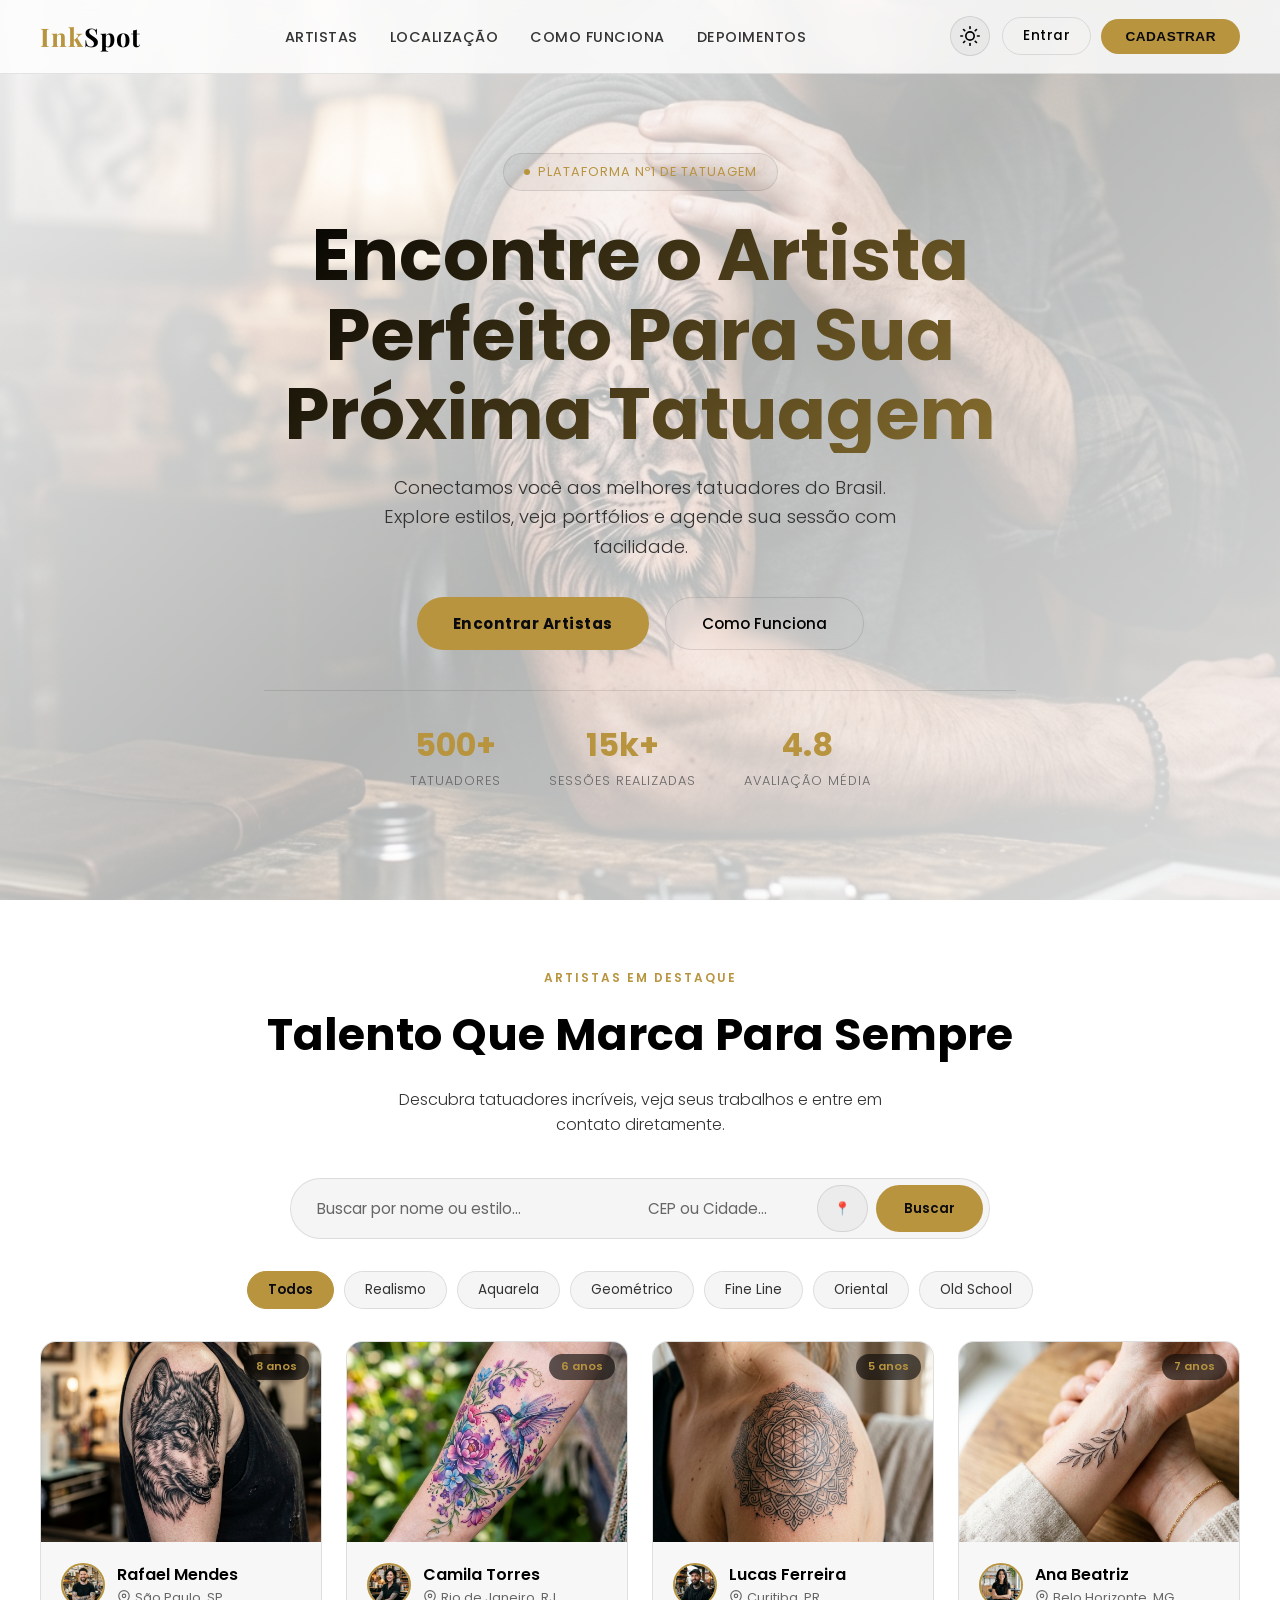
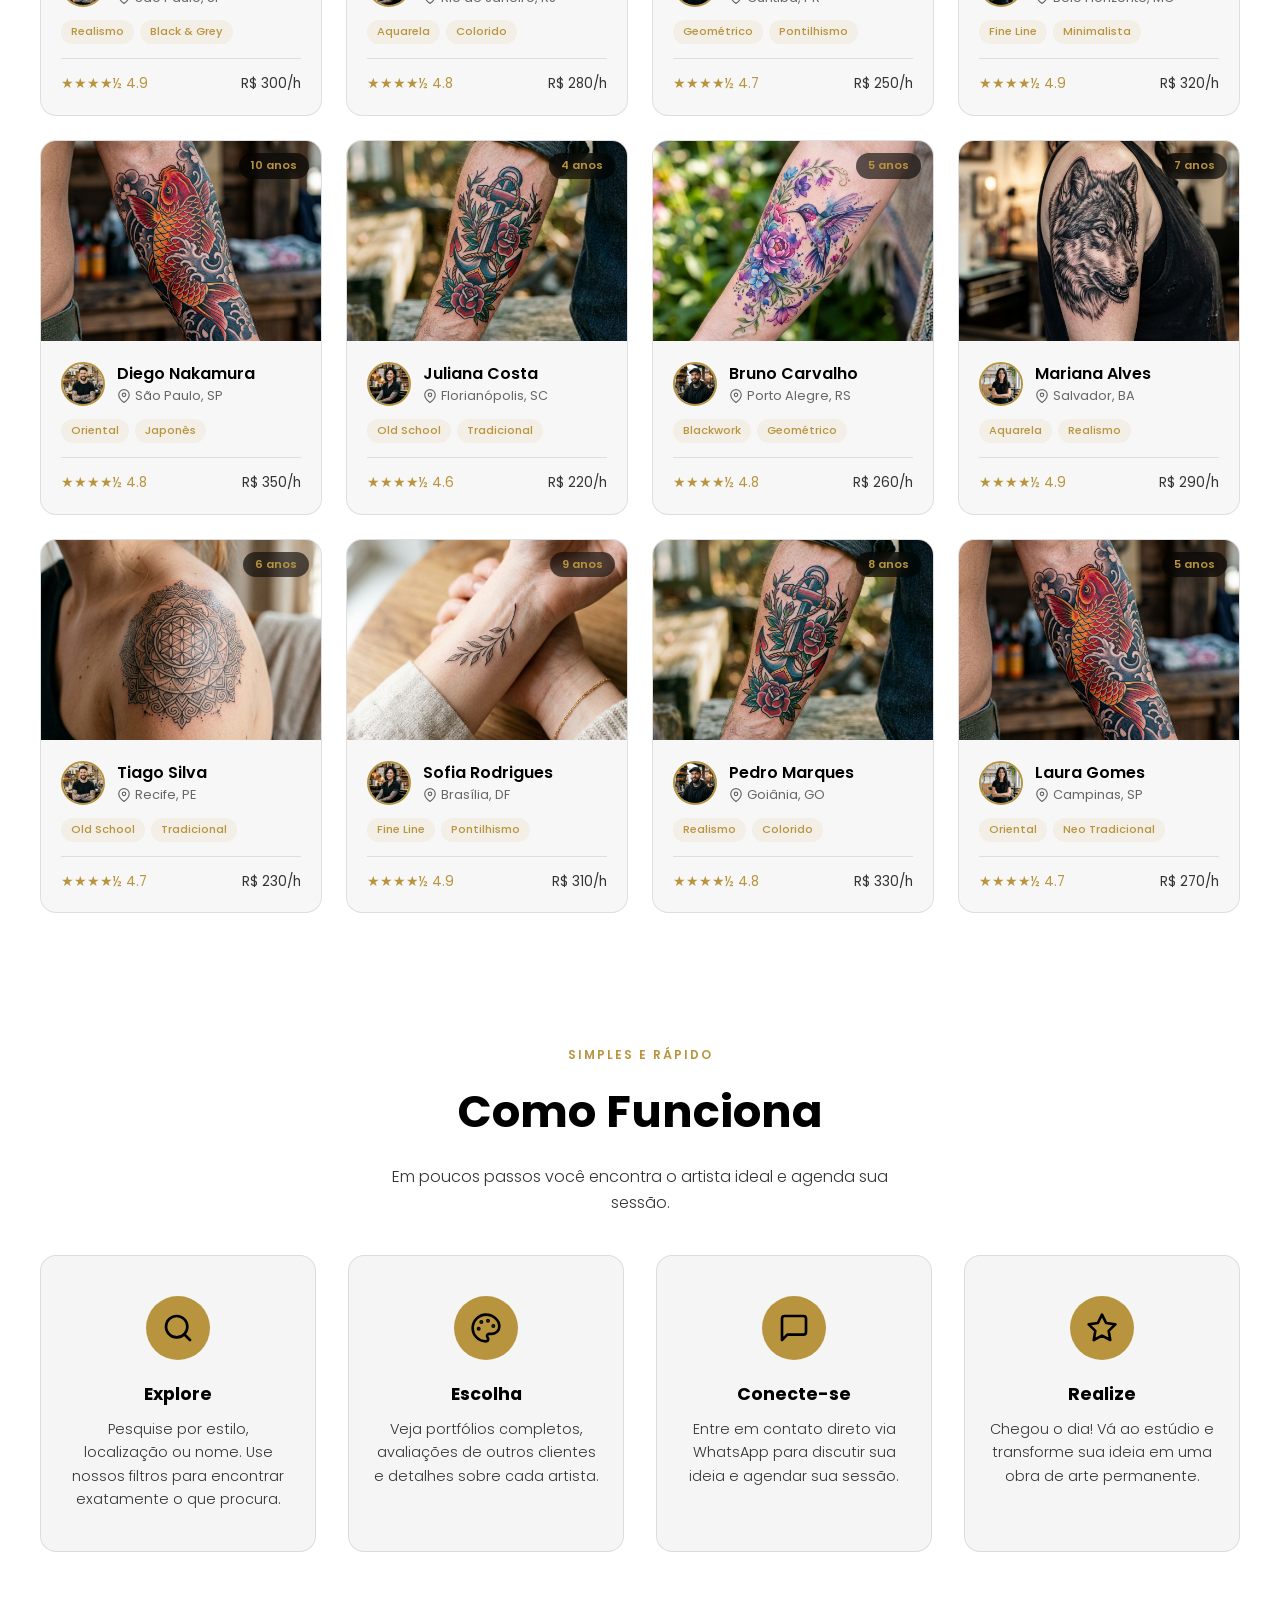
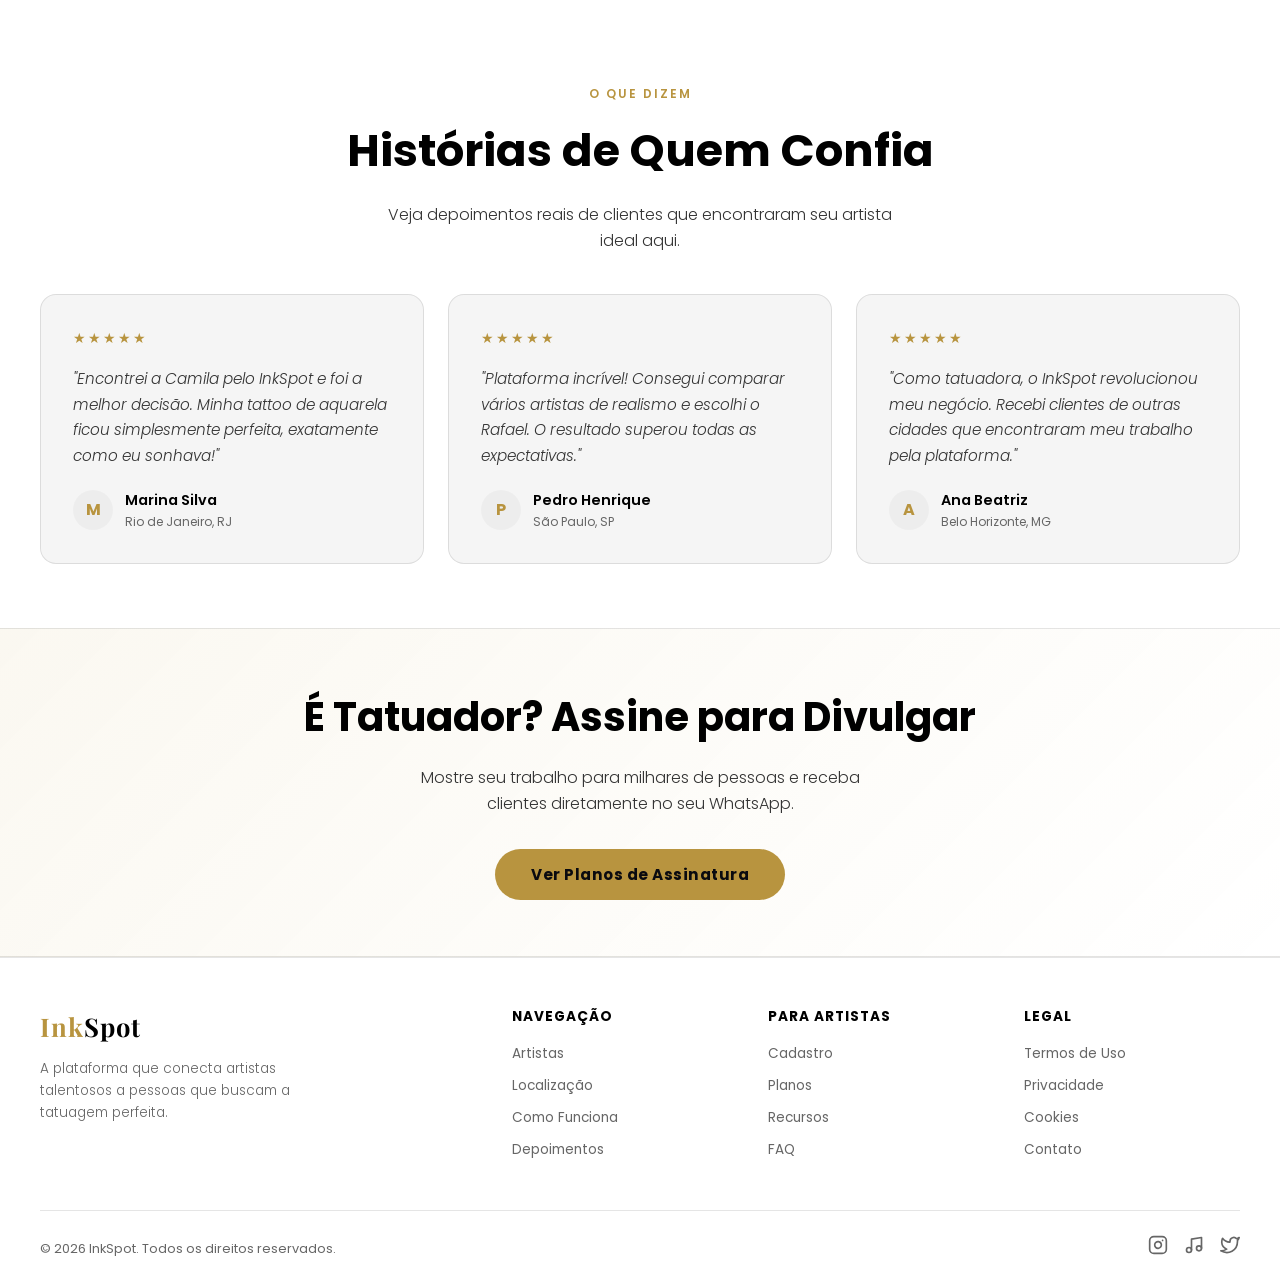
==== Cursos/218191 - PROJETO INTEGRADOR III - NEGÓCIOS DIGITAIS (MAT) 0101-03-26-1s/AppTatto/Index.html @ b2d00574 "Atualização" ====
<!DOCTYPE html>
<html lang="pt-BR">

<head>
  <meta charset="UTF-8">
  <meta name="viewport" content="width=device-width, initial-scale=1.0">
  <meta name="description"
    content="InkSpot — Encontre os melhores tatuadores da sua região. Veja portfólios, avaliações e agende sua sessão.">
  <title>InkSpot — Encontre Tatuadores Incríveis</title>
  <link rel="stylesheet" href="styles.css">
</head>

<body>

  <!-- Navbar -->
  <nav class="navbar" id="navbar">
    <a href="#" class="nav-logo">Ink<span>Spot</span></a>
    <ul class="nav-links" id="navLinks">
      <li><a href="buscar.html">Artistas</a></li>
      <li><a href="buscar.html#location">Localização</a></li>
      <li><a href="#how">Como Funciona</a></li>
      <li><a href="#testimonials">Depoimentos</a></li>
    </ul>
    <div class="nav-right">
      <button class="theme-toggle" id="themeToggle" aria-label="Alternar tema">
        <svg width="20" height="20" viewBox="0 0 24 24" fill="none" stroke="currentColor" stroke-width="2"
          stroke-linecap="round" stroke-linejoin="round" class="theme-icon">
          <path d="M21 12.79A9 9 0 1 1 11.21 3 7 7 0 0 0 21 12.79z"></path>
        </svg>
      </button>
      <div id="navAuthArea">
        <button class="nav-login-btn" onclick="openAuth('login')">Entrar</button>
        <button class="nav-cta" onclick="openAuth('register')">Cadastrar</button>
      </div>
      <button class="nav-toggle" id="navToggle" aria-label="Menu">
        <span></span><span></span><span></span>
      </button>
    </div>
  </nav>

  <!-- Hero -->
  <section class="hero" id="hero">
    <div class="hero-bg"></div>
    <div class="hero-content">
      <div class="hero-badge">Plataforma Nº1 de Tatuagem</div>
      <h1>Encontre o Artista Perfeito Para Sua Próxima Tatuagem</h1>
      <p>Conectamos você aos melhores tatuadores do Brasil. Explore estilos, veja portfólios e agende sua sessão com
        facilidade.</p>
      <div class="hero-actions">
        <button class="btn-primary" onclick="document.getElementById('artists').scrollIntoView({behavior:'smooth'})">Encontrar Artistas</button>
        <button class="btn-outline" onclick="document.getElementById('how').scrollIntoView({behavior:'smooth'})">Como
          Funciona</button>
      </div>
      <div class="hero-stats">
        <div class="hero-stat">
          <h3>500+</h3>
          <p>Tatuadores</p>
        </div>
        <div class="hero-stat">
          <h3>15k+</h3>
          <p>Sessões Realizadas</p>
        </div>
        <div class="hero-stat">
          <h3>4.8</h3>
          <p>Avaliação Média</p>
        </div>
      </div>
    </div>
  </section>

  <!-- Artists -->
  <section class="section" id="artists">
    <div class="section-header fade-in">
      <span class="section-tag">Artistas em Destaque</span>
      <h2>Talento Que Marca Para Sempre</h2>
      <p>Descubra tatuadores incríveis, veja seus trabalhos e entre em contato diretamente.</p>
    </div>
    <div class="search-bar fade-in" style="flex-direction: row; flex-wrap: wrap; gap: 8px;">
      <input type="text" id="searchInput" placeholder="Buscar por nome ou estilo..." style="flex: 2; min-width: 200px;">
      <input type="text" id="cepInput" placeholder="CEP ou Cidade..." style="flex: 1; min-width: 150px;">
      <button id="locationBtn" title="Usar localização atual" style="padding: 0 16px; background: var(--bg-glass); border: 1px solid var(--border-glass); border-radius: var(--radius-full); cursor: pointer; color: var(--text-primary); transition: var(--transition);">📍</button>
      <button id="searchBtn">Buscar</button>
    </div>
    <div class="style-filters fade-in">
      <button class="filter-btn active" data-style="all">Todos</button>
      <button class="filter-btn" data-style="realismo">Realismo</button>
      <button class="filter-btn" data-style="aquarela">Aquarela</button>
      <button class="filter-btn" data-style="geométrico">Geométrico</button>
      <button class="filter-btn" data-style="fine line">Fine Line</button>
      <button class="filter-btn" data-style="oriental">Oriental</button>
      <button class="filter-btn" data-style="old school">Old School</button>
    </div>
    <div class="artists-grid" id="artistsGrid"></div>
  </section>

  <!-- How It Works -->
  <section class="section" id="how">
    <div class="section-header fade-in">
      <span class="section-tag">Simples e Rápido</span>
      <h2>Como Funciona</h2>
      <p>Em poucos passos você encontra o artista ideal e agenda sua sessão.</p>
    </div>
    <div class="steps-grid">
      <div class="step-card fade-in">
        <div class="step-icon"><svg width="32" height="32" viewBox="0 0 24 24" fill="none" stroke="currentColor"
            stroke-width="2" stroke-linecap="round" stroke-linejoin="round">
            <circle cx="11" cy="11" r="8"></circle>
            <line x1="21" y1="21" x2="16.65" y2="16.65"></line>
          </svg></div>
        <h3>Explore</h3>
        <p>Pesquise por estilo, localização ou nome. Use nossos filtros para encontrar exatamente o que procura.</p>
      </div>
      <div class="step-card fade-in">
        <div class="step-icon"><svg width="32" height="32" viewBox="0 0 24 24" fill="none" stroke="currentColor"
            stroke-width="2" stroke-linecap="round" stroke-linejoin="round">
            <circle cx="13.5" cy="6.5" r=".5" fill="currentColor"></circle>
            <circle cx="17.5" cy="10.5" r=".5" fill="currentColor"></circle>
            <circle cx="8.5" cy="7.5" r=".5" fill="currentColor"></circle>
            <circle cx="6.5" cy="12.5" r=".5" fill="currentColor"></circle>
            <path
              d="M12 2C6.5 2 2 6.5 2 12s4.5 10 10 10c.926 0 1.648-.746 1.648-1.688 0-.437-.18-.835-.437-1.125-.29-.289-.438-.652-.438-1.125a1.64 1.64 0 0 1 1.668-1.668h1.996c3.051 0 5.555-2.503 5.555-5.554C21.965 6.012 17.461 2 12 2z">
            </path>
          </svg></div>
        <h3>Escolha</h3>
        <p>Veja portfólios completos, avaliações de outros clientes e detalhes sobre cada artista.</p>
      </div>
      <div class="step-card fade-in">
        <div class="step-icon"><svg width="32" height="32" viewBox="0 0 24 24" fill="none" stroke="currentColor"
            stroke-width="2" stroke-linecap="round" stroke-linejoin="round">
            <path d="M21 15a2 2 0 0 1-2 2H7l-4 4V5a2 2 0 0 1 2-2h14a2 2 0 0 1 2 2z"></path>
          </svg></div>
        <h3>Conecte-se</h3>
        <p>Entre em contato direto via WhatsApp para discutir sua ideia e agendar sua sessão.</p>
      </div>
      <div class="step-card fade-in">
        <div class="step-icon"><svg width="32" height="32" viewBox="0 0 24 24" fill="none" stroke="currentColor"
            stroke-width="2" stroke-linecap="round" stroke-linejoin="round">
            <polygon
              points="12 2 15.09 8.26 22 9.27 17 14.14 18.18 21.02 12 17.77 5.82 21.02 7 14.14 2 9.27 8.91 8.26 12 2">
            </polygon>
          </svg></div>
        <h3>Realize</h3>
        <p>Chegou o dia! Vá ao estúdio e transforme sua ideia em uma obra de arte permanente.</p>
      </div>
    </div>
  </section>

  <!-- Testimonials -->
  <section class="section" id="testimonials">
    <div class="section-header fade-in">
      <span class="section-tag">O Que Dizem</span>
      <h2>Histórias de Quem Confia</h2>
      <p>Veja depoimentos reais de clientes que encontraram seu artista ideal aqui.</p>
    </div>
    <div class="testimonials-grid">
      <div class="testimonial-card fade-in">
        <div class="testimonial-stars">★★★★★</div>
        <blockquote>"Encontrei a Camila pelo InkSpot e foi a melhor decisão. Minha tattoo de aquarela ficou simplesmente
          perfeita, exatamente como eu sonhava!"</blockquote>
        <div class="testimonial-author">
          <div class="testimonial-author-avatar">M</div>
          <div class="testimonial-author-info">
            <p>Marina Silva</p>
            <p>Rio de Janeiro, RJ</p>
          </div>
        </div>
      </div>
      <div class="testimonial-card fade-in">
        <div class="testimonial-stars">★★★★★</div>
        <blockquote>"Plataforma incrível! Consegui comparar vários artistas de realismo e escolhi o Rafael. O resultado
          superou todas as expectativas."</blockquote>
        <div class="testimonial-author">
          <div class="testimonial-author-avatar">P</div>
          <div class="testimonial-author-info">
            <p>Pedro Henrique</p>
            <p>São Paulo, SP</p>
          </div>
        </div>
      </div>
      <div class="testimonial-card fade-in">
        <div class="testimonial-stars">★★★★★</div>
        <blockquote>"Como tatuadora, o InkSpot revolucionou meu negócio. Recebi clientes de outras cidades que
          encontraram meu trabalho pela plataforma."</blockquote>
        <div class="testimonial-author">
          <div class="testimonial-author-avatar">A</div>
          <div class="testimonial-author-info">
            <p>Ana Beatriz</p>
            <p>Belo Horizonte, MG</p>
          </div>
        </div>
      </div>
    </div>
  </section>

  <!-- CTA -->
  <section class="cta-section fade-in">
    <h2>É Tatuador? Assine para Divulgar</h2>
    <p>Mostre seu trabalho para milhares de pessoas e receba clientes diretamente no seu WhatsApp.</p>
    <button class="btn-primary" onclick="openAuth('register')">Ver Planos de Assinatura</button>
  </section>

  <!-- Footer -->
  <footer class="footer">
    <div class="footer-grid">
      <div class="footer-brand">
        <a href="#" class="nav-logo">Ink<span>Spot</span></a>
        <p>A plataforma que conecta artistas talentosos a pessoas que buscam a tatuagem perfeita.</p>
      </div>
      <div class="footer-col">
        <h4>Navegação</h4>
        <a href="buscar.html">Artistas</a>
        <a href="buscar.html#location">Localização</a>
        <a href="#how">Como Funciona</a>
        <a href="#testimonials">Depoimentos</a>
      </div>
      <div class="footer-col">
        <h4>Para Artistas</h4>
        <a href="#">Cadastro</a>
        <a href="#">Planos</a>
        <a href="#">Recursos</a>
        <a href="#">FAQ</a>
      </div>
      <div class="footer-col">
        <h4>Legal</h4>
        <a href="#">Termos de Uso</a>
        <a href="#">Privacidade</a>
        <a href="#">Cookies</a>
        <a href="#">Contato</a>
      </div>
    </div>
    <div class="footer-bottom">
      <span>© 2026 InkSpot. Todos os direitos reservados.</span>
      <div class="footer-socials">
        <a href="#" aria-label="Instagram"><svg width="20" height="20" viewBox="0 0 24 24" fill="none"
            stroke="currentColor" stroke-width="2" stroke-linecap="round" stroke-linejoin="round">
            <rect x="2" y="2" width="20" height="20" rx="5" ry="5"></rect>
            <path d="M16 11.37A4 4 0 1 1 12.63 8 4 4 0 0 1 16 11.37z"></path>
            <line x1="17.5" y1="6.5" x2="17.51" y2="6.5"></line>
          </svg></a>
        <a href="#" aria-label="TikTok"><svg width="20" height="20" viewBox="0 0 24 24" fill="none"
            stroke="currentColor" stroke-width="2" stroke-linecap="round" stroke-linejoin="round">
            <path d="M9 18V5l12-2v13"></path>
            <circle cx="6" cy="18" r="3"></circle>
            <circle cx="18" cy="16" r="3"></circle>
          </svg></a>
        <a href="#" aria-label="Twitter"><svg width="20" height="20" viewBox="0 0 24 24" fill="none"
            stroke="currentColor" stroke-width="2" stroke-linecap="round" stroke-linejoin="round">
            <path
              d="M23 3a10.9 10.9 0 0 1-3.14 1.53 4.48 4.48 0 0 0-7.86 3v1A10.66 10.66 0 0 1 3 4s-4 9 5 13a11.64 11.64 0 0 1-7 2c9 5 20 0 20-11.5a4.5 4.5 0 0 0-.08-.83A7.72 7.72 0 0 0 23 3z">
            </path>
          </svg></a>
      </div>
    </div>
  </footer>

  <!-- Modal -->
  <div class="modal-overlay" id="modalOverlay">
    <div class="modal" id="modalContent"></div>
  </div>

  <!-- Auth Modal -->
  <div class="modal-overlay" id="authOverlay">
    <div class="auth-modal" id="authModal"></div>
  </div>

  <script src="app.js"></script>
  <script src="auth.js"></script>
</body>

</html>
---- Cursos/218191 - PROJETO INTEGRADOR III - NEGÓCIOS DIGITAIS (MAT) 0101-03-26-1s/AppTatto/styles.css ----
@import url('https://fonts.googleapis.com/css2?family=Poppins:wght@300;400;500;600;700;800;900&family=Playfair+Display:ital,wght@0,700;1,700&display=swap');

*, *::before, *::after { margin: 0; padding: 0; box-sizing: border-box; }

:root {
  --bg-primary: #ffffff;
  --bg-secondary: #f0f0f5;
  --bg-card: rgba(0,0,0,0.03);
  --bg-glass: rgba(0,0,0,0.04);
  --border-glass: rgba(0,0,0,0.1);
  --text-primary: #000000;
  --text-secondary: #333333;
  --text-muted: #666666;
  --accent: #b8943f;
  --accent-glow: rgba(184,148,63,0.25);
  --accent-2: #8a7030;
  --danger: #ff4757;
  --success: #2ed573;
  --radius: 16px;
  --radius-sm: 10px;
  --radius-full: 999px;
  --shadow: 0 8px 32px rgba(0,0,0,0.1);
  --transition: 0.3s cubic-bezier(0.4, 0, 0.2, 1);
  --nav-bg: rgba(255,255,255,0.8);
  --nav-bg-scroll: rgba(255,255,255,0.95);
  --hero-overlay: linear-gradient(135deg, rgba(255,255,255,0.92) 0%, rgba(255,255,255,0.7) 50%, rgba(255,255,255,0.85) 100%);
  --gallery-overlay: rgba(255,255,255,0.9);
  --mobile-nav-bg: rgba(255,255,255,0.98);
  --card-hover-shadow: 0 12px 40px rgba(0,0,0,0.15);
  --modal-overlay-bg: rgba(0,0,0,0.5);
}

[data-theme="dark"] {
  --bg-primary: #0a0a0f;
  --bg-secondary: #12121a;
  --bg-card: rgba(255,255,255,0.04);
  --bg-glass: rgba(255,255,255,0.06);
  --border-glass: rgba(255,255,255,0.08);
  --text-primary: #f0f0f5;
  --text-secondary: #8a8a9a;
  --text-muted: #55556a;
  --accent: #c9a84c;
  --accent-glow: rgba(201,168,76,0.3);
  --accent-2: #e8d5a0;
  --shadow: 0 8px 32px rgba(0,0,0,0.4);
  --nav-bg: rgba(10,10,15,0.7);
  --nav-bg-scroll: rgba(10,10,15,0.95);
  --hero-overlay: linear-gradient(135deg, rgba(10,10,15,0.92) 0%, rgba(10,10,15,0.7) 50%, rgba(10,10,15,0.85) 100%);
  --gallery-overlay: rgba(10,10,15,0.9);
  --mobile-nav-bg: rgba(10,10,15,0.98);
  --card-hover-shadow: 0 12px 40px rgba(0,0,0,0.5);
  --modal-overlay-bg: rgba(0,0,0,0.8);
}

html { scroll-behavior: smooth; }

body {
  font-family: 'Poppins', sans-serif;
  background: var(--bg-primary);
  color: var(--text-primary);
  line-height: 1.6;
  overflow-x: hidden;
  min-height: 100vh;
}

/* ── Scrollbar ── */
::-webkit-scrollbar { width: 6px; }
::-webkit-scrollbar-track { background: transparent; }
::-webkit-scrollbar-thumb { background: var(--accent); border-radius: 3px; }

/* ── Navigation ── */
.navbar {
  position: fixed; top: 0; left: 0; right: 0; z-index: 1000;
  display: flex; align-items: center; justify-content: space-between;
  padding: 16px 40px;
  background: var(--nav-bg);
  backdrop-filter: blur(20px); -webkit-backdrop-filter: blur(20px);
  border-bottom: 1px solid var(--border-glass);
  transition: var(--transition);
}
.navbar.scrolled { background: var(--nav-bg-scroll); padding: 10px 40px; }
.nav-logo {
  font-family: 'Playfair Display', serif;
  font-size: 1.6rem; font-weight: 700; color: var(--accent);
  text-decoration: none; letter-spacing: 1px;
}
.nav-logo span { color: var(--text-primary); }
.nav-links { display: flex; gap: 32px; list-style: none; }
.nav-links a {
  color: var(--text-secondary); text-decoration: none; font-weight: 500;
  font-size: 0.9rem; letter-spacing: 0.5px; text-transform: uppercase;
  transition: var(--transition); position: relative;
}
.nav-links a::after {
  content: ''; position: absolute; bottom: -4px; left: 0; width: 0; height: 2px;
  background: var(--accent); transition: var(--transition);
}
.nav-links a:hover { color: var(--accent); }
.nav-links a:hover::after { width: 100%; }
.nav-cta {
  background: linear-gradient(135deg, var(--accent), #b8943f);
  color: #0a0a0f; border: none; padding: 10px 24px;
  border-radius: var(--radius-full); font-weight: 600; font-size: 0.85rem;
  cursor: pointer; letter-spacing: 0.5px; text-transform: uppercase;
  transition: var(--transition);
}
.nav-cta:hover { transform: translateY(-2px); box-shadow: 0 4px 20px var(--accent-glow); }
.nav-right { display: flex; align-items: center; gap: 12px; }
.theme-toggle {
  background: var(--bg-glass); border: 1px solid var(--border-glass);
  width: 40px; height: 40px; border-radius: 50%; cursor: pointer;
  display: flex; align-items: center; justify-content: center;
  font-size: 1.1rem; transition: var(--transition); color: var(--text-primary);
}
.theme-toggle:hover { border-color: var(--accent); background: var(--accent-glow); }
.nav-toggle { display: none; flex-direction: column; gap: 5px; cursor: pointer; background: none; border: none; padding: 4px; }
.nav-toggle span { width: 24px; height: 2px; background: var(--text-primary); transition: var(--transition); display: block; }
.nav-toggle.active span:nth-child(1) { transform: rotate(45deg) translate(5px, 5px); }
.nav-toggle.active span:nth-child(2) { opacity: 0; }
.nav-toggle.active span:nth-child(3) { transform: rotate(-45deg) translate(5px, -5px); }

/* ── Hero ── */
.hero {
  position: relative; min-height: 100vh;
  display: flex; align-items: center; justify-content: center;
  overflow: hidden; padding-top: 80px;
}
.hero-bg {
  position: absolute; inset: 0;
  background: url('assets/images/hero-bg.png') center/cover no-repeat;
}
.hero-bg::after {
  content: ''; position: absolute; inset: 0;
  background: var(--hero-overlay);
}
.hero-content {
  position: relative; z-index: 2; text-align: center;
  max-width: 800px; padding: 0 24px;
  animation: fadeUp 1s ease-out;
}
.hero-badge {
  display: inline-flex; align-items: center; gap: 8px;
  background: var(--bg-glass); border: 1px solid var(--border-glass);
  padding: 8px 20px; border-radius: var(--radius-full);
  font-size: 0.8rem; color: var(--accent); letter-spacing: 1px;
  text-transform: uppercase; margin-bottom: 24px;
}
.hero-badge::before { content: ''; width: 6px; height: 6px; background: var(--accent); border-radius: 50%; animation: pulse 2s infinite; }
.hero h1 {
  font-family: 'Poppins', sans-serif;
  font-size: clamp(2.5rem, 6vw, 4.5rem);
  line-height: 1.1; margin-bottom: 20px;
  background: linear-gradient(135deg, var(--text-primary), var(--accent-2));
  -webkit-background-clip: text; -webkit-text-fill-color: transparent;
  background-clip: text;
}
.hero p { color: var(--text-secondary); font-size: 1.15rem; max-width: 560px; margin: 0 auto 36px; font-weight: 300; }
.hero-actions { display: flex; gap: 16px; justify-content: center; flex-wrap: wrap; }
.btn-primary {
  background: linear-gradient(135deg, var(--accent), #b8943f);
  color: #0a0a0f; border: none; padding: 14px 36px;
  border-radius: var(--radius-full); font-weight: 700; font-size: 0.95rem;
  cursor: pointer; letter-spacing: 0.5px; transition: var(--transition);
  font-family: 'Poppins', sans-serif;
}
.btn-primary:hover { transform: translateY(-3px); box-shadow: 0 8px 30px var(--accent-glow); }
.btn-outline {
  background: transparent; color: var(--text-primary);
  border: 1px solid var(--border-glass); padding: 14px 36px;
  border-radius: var(--radius-full); font-weight: 500; font-size: 0.95rem;
  cursor: pointer; transition: var(--transition); backdrop-filter: blur(10px);
  font-family: 'Poppins', sans-serif;
}
.btn-outline:hover { border-color: var(--accent); color: var(--accent); transform: translateY(-3px); }
.hero-stats {
  display: flex; justify-content: center; gap: 48px; margin-top: 40px;
  padding-top: 28px; border-top: 1px solid var(--border-glass);
}
.hero-stat h3 { font-size: 2rem; color: var(--accent); font-weight: 700; }
.hero-stat p { font-size: 0.8rem; color: var(--text-muted); text-transform: uppercase; letter-spacing: 1px; }

/* ── Section Layout ── */
.section { padding: 64px 40px; max-width: 1280px; margin: 0 auto; }
.section-header { text-align: center; margin-bottom: 40px; }
.section-tag {
  display: inline-block; font-size: 0.75rem; text-transform: uppercase;
  letter-spacing: 2px; color: var(--accent); margin-bottom: 12px; font-weight: 600;
}
.section-header h2 {
  font-family: 'Poppins', sans-serif; font-size: clamp(1.8rem, 4vw, 2.8rem);
  margin-bottom: 16px;
}
.section-header p { color: var(--text-secondary); max-width: 520px; margin: 0 auto; font-weight: 300; }

/* ── Search Bar ── */
.search-bar {
  display: flex; gap: 12px; max-width: 700px; margin: 0 auto 32px;
  background: var(--bg-glass); border: 1px solid var(--border-glass);
  border-radius: var(--radius-full); padding: 6px;
  backdrop-filter: blur(10px);
}
.search-bar input {
  flex: 1; background: transparent; border: none; outline: none;
  color: var(--text-primary); padding: 12px 20px; font-size: 0.95rem;
  font-family: 'Poppins', sans-serif;
}
.search-bar input::placeholder { color: var(--text-muted); }
.search-bar button {
  background: linear-gradient(135deg, var(--accent), #b8943f);
  color: #0a0a0f; border: none; padding: 12px 28px;
  border-radius: var(--radius-full); font-weight: 600; cursor: pointer;
  transition: var(--transition); font-family: 'Poppins', sans-serif;
}
.search-bar button:hover { box-shadow: 0 4px 20px var(--accent-glow); }

/* ── Style Filters ── */
.style-filters {
  display: flex; gap: 10px; justify-content: center; flex-wrap: wrap; margin-bottom: 32px;
}
.filter-btn {
  background: var(--bg-glass); border: 1px solid var(--border-glass);
  color: var(--text-secondary); padding: 8px 20px;
  border-radius: var(--radius-full); font-size: 0.85rem; cursor: pointer;
  transition: var(--transition); font-family: 'Poppins', sans-serif;
}
.filter-btn:hover, .filter-btn.active {
  background: var(--accent); color: #0a0a0f; border-color: var(--accent); font-weight: 600;
}

/* ── Artist Cards ── */
.artists-grid {
  display: grid;
  grid-template-columns: repeat(auto-fill, minmax(280px, 1fr));
  gap: 24px;
}
.artist-card {
  background: var(--bg-card);
  border: 1px solid var(--border-glass);
  border-radius: var(--radius);
  overflow: hidden; cursor: pointer;
  transition: var(--transition);
}
.artist-card:hover {
  transform: translateY(-8px);
  border-color: rgba(201,168,76,0.3);
  box-shadow: var(--card-hover-shadow);
}
.artist-card-img {
  position: relative; width: 100%; height: 200px; overflow: hidden;
}
.artist-card-img img { width: 100%; height: 100%; object-fit: cover; transition: var(--transition); }
.artist-card:hover .artist-card-img img { transform: scale(1.05); }
.artist-badge-overlay {
  position: absolute; top: 12px; right: 12px;
  background: rgba(0,0,0,0.6); backdrop-filter: blur(8px);
  padding: 4px 12px; border-radius: var(--radius-full);
  font-size: 0.7rem; color: var(--accent); font-weight: 600;
}
.artist-card-body { padding: 20px; }
.artist-card-header { display: flex; align-items: center; gap: 12px; margin-bottom: 12px; }
.artist-avatar {
  width: 44px; height: 44px; border-radius: 50%; object-fit: cover;
  border: 2px solid var(--accent);
}
.artist-card-name h3 { font-size: 1rem; font-weight: 600; }
.artist-card-name p { font-size: 0.8rem; color: var(--text-muted); }
.artist-card-tags { display: flex; gap: 6px; flex-wrap: wrap; margin-bottom: 14px; }
.tag {
  background: rgba(201,168,76,0.1); color: var(--accent);
  padding: 3px 10px; border-radius: var(--radius-full);
  font-size: 0.7rem; font-weight: 500;
}
.artist-card-footer {
  display: flex; justify-content: space-between; align-items: center;
  padding-top: 14px; border-top: 1px solid var(--border-glass);
}
.artist-rating { display: flex; align-items: center; gap: 4px; font-size: 0.85rem; color: var(--accent); }
.artist-price { font-size: 0.85rem; color: var(--text-secondary); }

/* ── Location Search ── */
.location-search {
  max-width: 800px; margin: 0 auto 48px;
  background: var(--bg-glass); border: 1px solid var(--border-glass);
  border-radius: var(--radius); padding: 24px;
  backdrop-filter: blur(10px);
}
.location-selects {
  display: flex; gap: 16px; align-items: flex-end; flex-wrap: wrap;
}
.location-field {
  flex: 1; min-width: 200px; display: flex; flex-direction: column; gap: 8px;
}
.location-field label {
  font-size: 0.85rem; color: var(--text-secondary); text-transform: uppercase; letter-spacing: 1px; font-weight: 500;
}
.location-field select {
  width: 100%; padding: 14px 20px; background: var(--bg-card);
  border: 1px solid var(--border-glass); border-radius: var(--radius-sm);
  color: var(--text-primary); font-family: 'Poppins', sans-serif;
  font-size: 0.95rem; outline: none; appearance: none;
  cursor: pointer; transition: var(--transition);
  background-image: url("data:image/svg+xml;charset=UTF-8,%3csvg xmlns='http://www.w3.org/2000/svg' viewBox='0 0 24 24' fill='none' stroke='currentColor' stroke-width='2' stroke-linecap='round' stroke-linejoin='round'%3e%3cpolyline points='6 9 12 15 18 9'%3e%3c/polyline%3e%3c/svg%3e");
  background-repeat: no-repeat; background-position: right 1rem center; background-size: 1em;
}
.location-field select:focus { border-color: var(--accent); }
.location-field select:disabled { opacity: 0.5; cursor: not-allowed; }
.location-field select option { background: var(--bg-secondary); color: var(--text-primary); }

.location-search-btn {
  padding: 14px 32px; height: 50px; white-space: nowrap; font-size: 0.95rem;
}

.popular-cities {
  margin-bottom: 48px;
}
.popular-cities-title {
  font-size: 1.1rem; color: var(--accent); margin-bottom: 16px; font-weight: 600; text-align: center;
}
.popular-cities-grid {
  display: flex; gap: 12px; justify-content: center; flex-wrap: wrap;
}
.popular-city-card {
  background: var(--bg-glass); border: 1px solid var(--border-glass);
  padding: 12px 24px; border-radius: var(--radius-full);
  cursor: pointer; transition: var(--transition);
  display: flex; align-items: center; gap: 8px;
}
.popular-city-card:hover {
  border-color: var(--accent); background: var(--accent-glow); transform: translateY(-2px);
}
.popular-city-card h4 { font-size: 0.9rem; font-weight: 500; }
.popular-city-card span { font-size: 0.75rem; color: var(--text-muted); background: var(--bg-card); padding: 2px 8px; border-radius: var(--radius-full); }

.location-results {
  display: none;
}
.location-results.active {
  display: block;
}

/* ── How It Works ── */
.steps-grid { display: grid; grid-template-columns: repeat(auto-fit, minmax(240px, 1fr)); gap: 32px; }
.step-card {
  text-align: center; padding: 40px 24px;
  background: var(--bg-glass); border: 1px solid var(--border-glass);
  border-radius: var(--radius); transition: var(--transition);
}
.step-card:hover { border-color: rgba(201,168,76,0.3); transform: translateY(-4px); }
.step-icon {
  width: 64px; height: 64px; margin: 0 auto 20px;
  background: linear-gradient(135deg, var(--accent), #b8943f);
  border-radius: 50%; display: flex; align-items: center; justify-content: center;
  font-size: 1.5rem;
}
.step-card h3 { margin-bottom: 10px; font-size: 1.1rem; }
.step-card p { color: var(--text-secondary); font-size: 0.9rem; font-weight: 300; }

/* ── Testimonials ── */
.testimonials-grid { display: grid; grid-template-columns: repeat(auto-fit, minmax(300px, 1fr)); gap: 24px; }
.testimonial-card {
  background: var(--bg-glass); border: 1px solid var(--border-glass);
  border-radius: var(--radius); padding: 32px;
  transition: var(--transition);
}
.testimonial-card:hover { border-color: rgba(201,168,76,0.2); }
.testimonial-stars { color: var(--accent); font-size: 0.9rem; margin-bottom: 16px; letter-spacing: 2px; }
.testimonial-card blockquote { font-size: 0.95rem; color: var(--text-secondary); font-style: italic; margin-bottom: 20px; font-weight: 300; line-height: 1.7; }
.testimonial-author { display: flex; align-items: center; gap: 12px; }
.testimonial-author-avatar { width: 40px; height: 40px; border-radius: 50%; background: var(--bg-card); display: flex; align-items: center; justify-content: center; font-weight: 700; color: var(--accent); font-size: 1rem; }
.testimonial-author-info p:first-child { font-weight: 600; font-size: 0.9rem; }
.testimonial-author-info p:last-child { font-size: 0.75rem; color: var(--text-muted); }

/* ── CTA Section ── */
.cta-section {
  text-align: center; padding: 56px 40px;
  background: linear-gradient(135deg, rgba(201,168,76,0.08) 0%, transparent 100%);
  border-top: 1px solid var(--border-glass); border-bottom: 1px solid var(--border-glass);
}
.cta-section h2 { font-family: 'Poppins', sans-serif; font-size: clamp(1.8rem, 4vw, 2.5rem); margin-bottom: 16px; }
.cta-section p { color: var(--text-secondary); max-width: 480px; margin: 0 auto 32px; font-weight: 300; }

/* ── Plans ── */
.plans-grid { display: grid; grid-template-columns: repeat(3, 1fr); gap: 24px; margin-top: 40px; }
.plan-card {
  background: var(--bg-card); border: 1px solid var(--border-glass);
  border-radius: var(--radius); padding: 32px 24px;
  display: flex; flex-direction: column; gap: 16px; position: relative;
  transition: var(--transition);
}
.plan-card:hover { transform: translateY(-4px); border-color: var(--accent); box-shadow: var(--shadow); }
.plan-card.featured {
  background: linear-gradient(180deg, rgba(201,168,76,0.05) 0%, var(--bg-card) 100%);
  border-color: var(--accent);
}
.plan-badge {
  position: absolute; top: -12px; left: 50%; transform: translateX(-50%);
  background: var(--accent); color: #0a0a0f; font-size: 0.75rem; font-weight: 700;
  padding: 4px 12px; border-radius: var(--radius-full); text-transform: uppercase; letter-spacing: 0.5px;
}
.plan-card h3 { font-size: 1.4rem; color: var(--text-primary); text-align: center; }
.plan-price { font-size: 2.2rem; font-weight: 700; color: var(--accent); text-align: center; font-family: 'Poppins', sans-serif; }
.plan-price span { font-size: 0.9rem; color: var(--text-muted); font-weight: 400; font-family: 'Poppins', sans-serif; }
.plan-features { list-style: none; margin: 16px 0; padding: 0; display: flex; flex-direction: column; gap: 12px; }
.plan-features li { display: flex; align-items: center; gap: 8px; font-size: 0.9rem; color: var(--text-secondary); }
.plan-features li::before { content: '✓'; color: var(--success); font-weight: 700; }

/* ── Footer ── */
.footer {
  padding: 48px 40px 24px; border-top: 1px solid var(--border-glass);
  max-width: 1280px; margin: 0 auto;
}
.footer-grid { display: grid; grid-template-columns: 2fr 1fr 1fr 1fr; gap: 40px; margin-bottom: 40px; }
.footer-brand .nav-logo { display: inline-block; margin-bottom: 12px; }
.footer-brand p { color: var(--text-muted); font-size: 0.85rem; max-width: 280px; font-weight: 300; }
.footer-col h4 { color: var(--text-primary); font-size: 0.85rem; text-transform: uppercase; letter-spacing: 1px; margin-bottom: 16px; }
.footer-col a { display: block; color: var(--text-muted); text-decoration: none; font-size: 0.85rem; margin-bottom: 10px; transition: var(--transition); }
.footer-col a:hover { color: var(--accent); }
.footer-bottom {
  padding-top: 24px; border-top: 1px solid var(--border-glass);
  display: flex; justify-content: space-between; align-items: center;
  font-size: 0.8rem; color: var(--text-muted);
}
.footer-socials { display: flex; gap: 16px; }
.footer-socials a { color: var(--text-muted); text-decoration: none; font-size: 1.1rem; transition: var(--transition); }
.footer-socials a:hover { color: var(--accent); }

/* ── Modal ── */
.modal-overlay {
  position: fixed; inset: 0; z-index: 2000;
  background: var(--modal-overlay-bg); backdrop-filter: blur(8px);
  display: none; align-items: center; justify-content: center;
  padding: 24px;
}
.modal-overlay.active { display: flex; }
.modal {
  background: var(--bg-secondary); border: 1px solid var(--border-glass);
  border-radius: var(--radius); max-width: 800px; width: 100%;
  max-height: 90vh; overflow-y: auto; position: relative;
  animation: modalIn 0.3s ease-out;
}
.modal-close {
  position: absolute; top: 16px; right: 16px; z-index: 10;
  background: rgba(0,0,0,0.5); border: none; color: var(--text-primary);
  width: 36px; height: 36px; border-radius: 50%; cursor: pointer;
  font-size: 1.2rem; display: flex; align-items: center; justify-content: center;
  transition: var(--transition);
}
.modal-close:hover { background: var(--danger); }
.modal-hero { position: relative; height: 280px; overflow: hidden; }
.modal-hero img { width: 100%; height: 100%; object-fit: cover; }
.modal-hero-gradient {
  position: absolute; bottom: 0; left: 0; right: 0; height: 120px;
  background: linear-gradient(to top, var(--bg-secondary), transparent);
}
.modal-body { padding: 0 32px 32px; margin-top: -40px; position: relative; z-index: 2; }
.modal-artist-info { display: flex; align-items: flex-end; gap: 16px; margin-bottom: 24px; }
.modal-avatar { width: 72px; height: 72px; border-radius: 50%; object-fit: cover; border: 3px solid var(--accent); }
.modal-artist-info h2 { font-size: 1.5rem; }
.modal-artist-info .modal-location { font-size: 0.85rem; color: var(--text-muted); }
.modal-stats { display: flex; gap: 24px; margin-bottom: 24px; }
.modal-stat {
  background: var(--bg-glass); border: 1px solid var(--border-glass);
  padding: 12px 20px; border-radius: var(--radius-sm); text-align: center;
  flex: 1;
}
.modal-stat h4 { font-size: 1.2rem; color: var(--accent); }
.modal-stat p { font-size: 0.75rem; color: var(--text-muted); text-transform: uppercase; }
.modal-section { margin-bottom: 24px; }
.modal-section h3 { font-size: 1rem; margin-bottom: 12px; color: var(--accent); }
.modal-section p { color: var(--text-secondary); font-size: 0.9rem; font-weight: 300; line-height: 1.7; }
.modal-gallery { display: grid; grid-template-columns: repeat(3, 1fr); gap: 8px; }
.modal-gallery img { width: 100%; aspect-ratio: 1; object-fit: cover; border-radius: var(--radius-sm); }
.modal-contact-btn {
  width: 100%; padding: 14px;
  background: linear-gradient(135deg, var(--accent), #b8943f);
  color: #0a0a0f; border: none; border-radius: var(--radius-full);
  font-weight: 700; font-size: 1rem; cursor: pointer;
  transition: var(--transition); font-family: 'Poppins', sans-serif;
}
.modal-contact-btn:hover { box-shadow: 0 8px 30px var(--accent-glow); transform: translateY(-2px); }

/* ── Animations ── */
@keyframes fadeUp { from { opacity: 0; transform: translateY(30px); } to { opacity: 1; transform: translateY(0); } }
@keyframes pulse { 0%, 100% { opacity: 1; } 50% { opacity: 0.4; } }
@keyframes modalIn { from { opacity: 0; transform: scale(0.95); } to { opacity: 1; transform: scale(1); } }

.fade-in { opacity: 0; transform: translateY(24px); transition: opacity 0.6s ease, transform 0.6s ease; }
.fade-in.visible { opacity: 1; transform: translateY(0); }

/* ── Responsive ── */
@media (max-width: 1024px) {
  .section { padding: 56px 28px; }
  .steps-grid { grid-template-columns: repeat(2, 1fr); }
  .footer-grid { grid-template-columns: 2fr 1fr 1fr; }
  .hero-stats { gap: 32px; }
  .modal-stats { gap: 12px; flex-wrap: wrap; }
  .modal-stat { min-width: calc(50% - 8px); }
}

@media (max-width: 768px) {
  .navbar { padding: 12px 20px; }
  .nav-links {
    display: none; position: fixed; top: 0; left: 0; right: 0; bottom: 0;
    background: var(--mobile-nav-bg); flex-direction: column;
    align-items: center; justify-content: center; gap: 28px; z-index: 999;
  }
  .nav-links.open { display: flex; }
  .nav-links a { font-size: 1.2rem; }
  .nav-cta { display: none; }
  .nav-toggle { display: flex; z-index: 1001; }
  .section { padding: 48px 20px; }
  .section-header { margin-bottom: 28px; }
  .hero-content { padding: 0 16px; }
  .hero p { font-size: 1rem; }
  .hero-stats { gap: 20px; flex-wrap: wrap; justify-content: center; }
  .hero-stat { min-width: 80px; }
  .hero-stat h3 { font-size: 1.5rem; }
  .hero-stat p { font-size: 0.7rem; }
  .artists-grid { grid-template-columns: repeat(auto-fill, minmax(240px, 1fr)); gap: 16px; }
  .steps-grid { grid-template-columns: 1fr; gap: 16px; }
  .plans-grid { grid-template-columns: 1fr; gap: 24px; }
  .step-card { padding: 28px 20px; }
  .testimonials-grid { grid-template-columns: 1fr; }
  .footer-grid { grid-template-columns: 1fr 1fr; gap: 24px; }
  .footer-bottom { flex-direction: column; gap: 12px; text-align: center; }
  .modal { max-height: 95vh; }
  .modal-hero { height: 200px; }
  .modal-gallery { grid-template-columns: repeat(3, 1fr); }
  .modal-body { padding: 0 20px 20px; }
  .modal-stats { gap: 8px; }
  .modal-stat { padding: 10px 12px; }
  .modal-stat h4 { font-size: 1rem; }
  .search-bar { flex-direction: column; border-radius: var(--radius); }
  .search-bar button { border-radius: var(--radius-sm); }
  .cta-section { padding: 40px 20px; }
  .style-filters { gap: 8px; }
  .filter-btn { padding: 6px 14px; font-size: 0.8rem; }
}

@media (max-width: 480px) {
  .hero h1 { font-size: 1.8rem; }
  .hero p { font-size: 0.9rem; }
  .hero-actions { flex-direction: column; align-items: center; }
  .btn-primary, .btn-outline { width: 100%; text-align: center; }
  .hero-stats { gap: 16px; }
  .artists-grid { grid-template-columns: 1fr; }
  .footer-grid { grid-template-columns: 1fr; }
  .modal-gallery { grid-template-columns: repeat(2, 1fr); }
  .modal-artist-info { flex-direction: column; align-items: flex-start; }
  .modal-avatar { width: 56px; height: 56px; }
  .section-header h2 { font-size: 1.5rem; }
  .search-bar input { padding: 10px 16px; font-size: 0.9rem; }
  .nav-login-btn { display: none; }
  .nav-cta { display: none; }
  .nav-user-name { display: none; }
}

/* ── Auth Modal ── */
.auth-modal {
  background: var(--bg-secondary); border: 1px solid var(--border-glass);
  border-radius: var(--radius); max-width: 480px; width: 100%;
  max-height: 92vh; overflow-y: auto; position: relative;
  padding: 40px; animation: modalIn 0.3s ease-out;
}
.auth-header { text-align: center; margin-bottom: 28px; }
.auth-logo {
  font-family: 'Playfair Display', serif; font-size: 1.8rem;
  font-weight: 700; color: var(--accent); margin-bottom: 16px;
}
.auth-logo span { color: var(--text-primary); }
.auth-header h2 { font-size: 1.4rem; margin-bottom: 6px; }
.auth-header p { color: var(--text-muted); font-size: 0.9rem; font-weight: 300; }

.auth-tabs { display: flex; gap: 4px; margin-bottom: 24px; background: var(--bg-glass); border-radius: var(--radius-sm); padding: 4px; }
.auth-tab {
  flex: 1; padding: 10px; border: none; background: transparent;
  color: var(--text-secondary); font-family: 'Poppins', sans-serif;
  font-size: 0.9rem; font-weight: 500; cursor: pointer;
  border-radius: 8px; transition: var(--transition);
}
.auth-tab.active { background: var(--accent); color: #0a0a0f; font-weight: 600; }

.auth-form { display: flex; flex-direction: column; gap: 18px; }
.auth-field label { display: block; font-size: 0.8rem; font-weight: 500; color: var(--text-secondary); margin-bottom: 6px; text-transform: uppercase; letter-spacing: 0.5px; }
.auth-field input {
  width: 100%; padding: 12px 16px; background: var(--bg-glass);
  border: 1px solid var(--border-glass); border-radius: var(--radius-sm);
  color: var(--text-primary); font-family: 'Poppins', sans-serif;
  font-size: 0.95rem; transition: var(--transition); outline: none;
}
.auth-field input:focus { border-color: var(--accent); box-shadow: 0 0 0 3px var(--accent-glow); }
.auth-field input::placeholder { color: var(--text-muted); }

.auth-password-wrap { position: relative; }
.auth-password-wrap input { padding-right: 48px; }
.auth-eye {
  position: absolute; right: 12px; top: 50%; transform: translateY(-50%);
  background: none; border: none; cursor: pointer; font-size: 1rem;
  color: var(--text-muted); padding: 4px;
}

.auth-type-selector { margin-bottom: 4px; }
.auth-type-selector > label { display: block; font-size: 0.8rem; font-weight: 500; color: var(--text-secondary); margin-bottom: 10px; text-transform: uppercase; letter-spacing: 0.5px; }
.auth-type-options { display: grid; grid-template-columns: 1fr 1fr; gap: 12px; }
.auth-type-option { cursor: pointer; }
.auth-type-option input { display: none; }
.auth-type-card {
  display: flex; flex-direction: column; align-items: center; gap: 6px;
  padding: 16px 12px; background: var(--bg-glass);
  border: 2px solid var(--border-glass); border-radius: var(--radius-sm);
  transition: var(--transition); text-align: center;
}
.auth-type-option input:checked + .auth-type-card { border-color: var(--accent); background: rgba(201,168,76,0.08); }
.auth-type-icon { font-size: 1.6rem; }
.auth-type-label { font-weight: 600; font-size: 0.95rem; }
.auth-type-desc { font-size: 0.72rem; color: var(--text-muted); }

.auth-submit {
  width: 100%; padding: 14px;
  background: linear-gradient(135deg, var(--accent), #b8943f);
  color: #0a0a0f; border: none; border-radius: var(--radius-full);
  font-weight: 700; font-size: 1rem; cursor: pointer;
  font-family: 'Poppins', sans-serif; transition: var(--transition);
  margin-top: 4px;
}
.auth-submit:hover { box-shadow: 0 8px 30px var(--accent-glow); transform: translateY(-2px); }

.auth-switch { text-align: center; font-size: 0.85rem; color: var(--text-muted); }
.auth-switch a { color: var(--accent); text-decoration: none; font-weight: 600; }
.auth-switch a:hover { text-decoration: underline; }

.auth-error {
  background: rgba(255,71,87,0.1); border: 1px solid rgba(255,71,87,0.3);
  color: var(--danger); padding: 10px 16px; border-radius: var(--radius-sm);
  font-size: 0.85rem; text-align: center;
}
@keyframes shake { 0%,100%{transform:translateX(0)} 25%{transform:translateX(-8px)} 75%{transform:translateX(8px)} }
.auth-error.shake { animation: shake 0.4s ease; }

/* ── Nav Login Button ── */
.nav-login-btn {
  background: transparent; border: 1px solid var(--border-glass);
  color: var(--text-primary); padding: 8px 20px;
  border-radius: var(--radius-full); font-weight: 500; font-size: 0.85rem;
  cursor: pointer; font-family: 'Poppins', sans-serif;
  transition: var(--transition); letter-spacing: 0.5px;
}
.nav-login-btn:hover { border-color: var(--accent); color: var(--accent); }
#navAuthArea { display: flex; align-items: center; gap: 10px; }

/* ── Nav User Dropdown ── */
.nav-user {
  position: relative; display: flex; align-items: center; gap: 8px;
  cursor: pointer; padding: 4px 12px 4px 4px;
  border-radius: var(--radius-full); transition: var(--transition);
  border: 1px solid transparent;
}
.nav-user:hover { border-color: var(--border-glass); background: var(--bg-glass); }
.nav-user-avatar {
  width: 34px; height: 34px; border-radius: 50%;
  background: linear-gradient(135deg, var(--accent), #b8943f);
  color: #0a0a0f; display: flex; align-items: center; justify-content: center;
  font-weight: 700; font-size: 0.85rem;
}
.nav-user-name { font-size: 0.85rem; font-weight: 500; color: var(--text-primary); }

.nav-user-dropdown {
  position: absolute; top: calc(100% + 10px); right: 0;
  background: var(--bg-secondary); border: 1px solid var(--border-glass);
  border-radius: var(--radius-sm); min-width: 240px;
  box-shadow: var(--shadow); opacity: 0; visibility: hidden;
  transform: translateY(-8px); transition: var(--transition); z-index: 100;
}
.nav-user-dropdown.show { opacity: 1; visibility: visible; transform: translateY(0); }

.dropdown-header { display: flex; align-items: center; gap: 12px; padding: 16px; }
.dropdown-avatar {
  width: 40px; height: 40px; border-radius: 50%;
  background: linear-gradient(135deg, var(--accent), #b8943f);
  color: #0a0a0f; display: flex; align-items: center; justify-content: center;
  font-weight: 700; font-size: 1rem;
}
.dropdown-name { font-weight: 600; font-size: 0.9rem; }
.dropdown-type { font-size: 0.75rem; color: var(--text-muted); }
.dropdown-divider { height: 1px; background: var(--border-glass); margin: 4px 0; }
.dropdown-item {
  display: flex; align-items: center; gap: 8px; padding: 10px 16px;
  color: var(--text-secondary); text-decoration: none; font-size: 0.85rem;
  transition: var(--transition);
}
.dropdown-item:hover { background: var(--bg-glass); color: var(--text-primary); }
.dropdown-logout:hover { color: var(--danger); }

/* ── Toast ── */
.toast {
  position: fixed; bottom: 24px; left: 50%; transform: translateX(-50%) translateY(20px);
  background: var(--bg-secondary); border: 1px solid var(--border-glass);
  color: var(--text-primary); padding: 14px 28px;
  border-radius: var(--radius-full); font-size: 0.9rem; font-weight: 500;
  box-shadow: var(--shadow); z-index: 3000;
  opacity: 0; transition: var(--transition);
  backdrop-filter: blur(12px);
}
.toast.show { opacity: 1; transform: translateX(-50%) translateY(0); }

/* ── Auth Responsive ── */
@media (max-width: 480px) {
  .auth-modal { padding: 24px 20px; margin: 12px; }
  .auth-type-options { grid-template-columns: 1fr; }
}
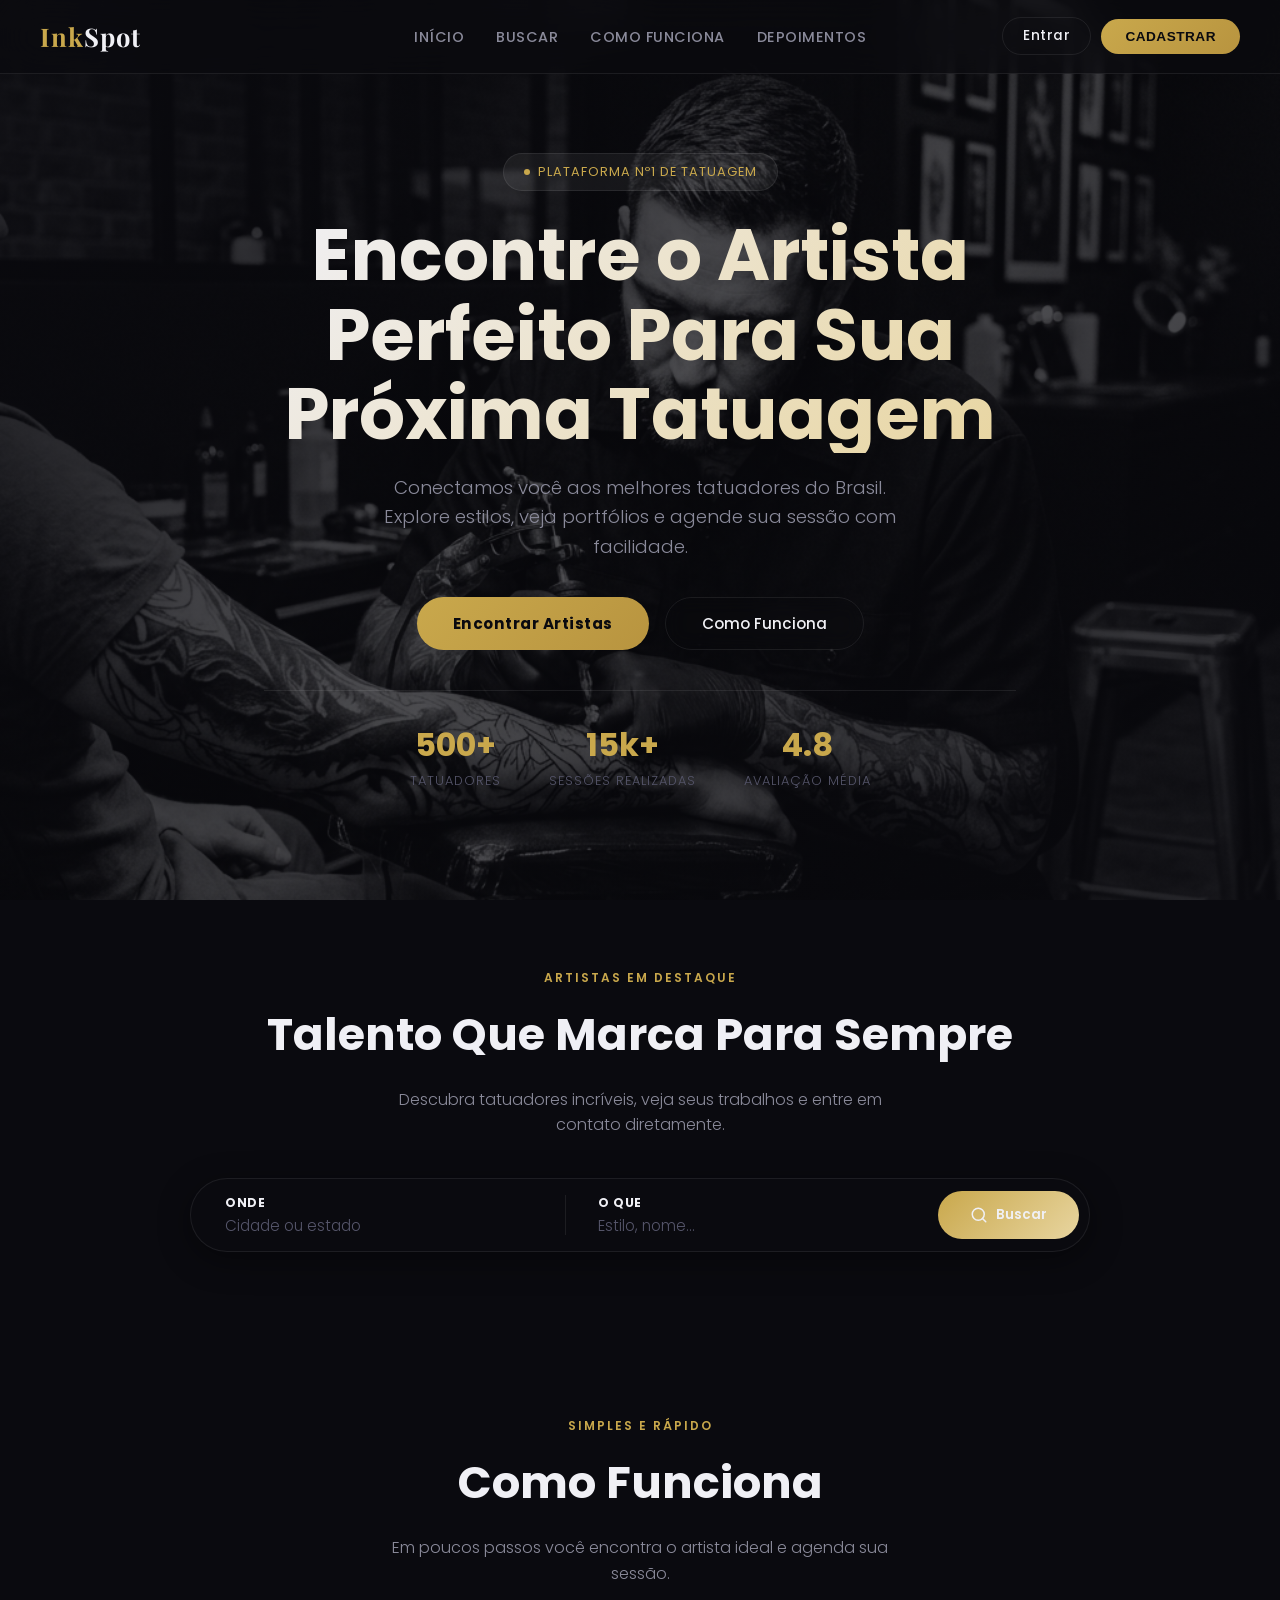
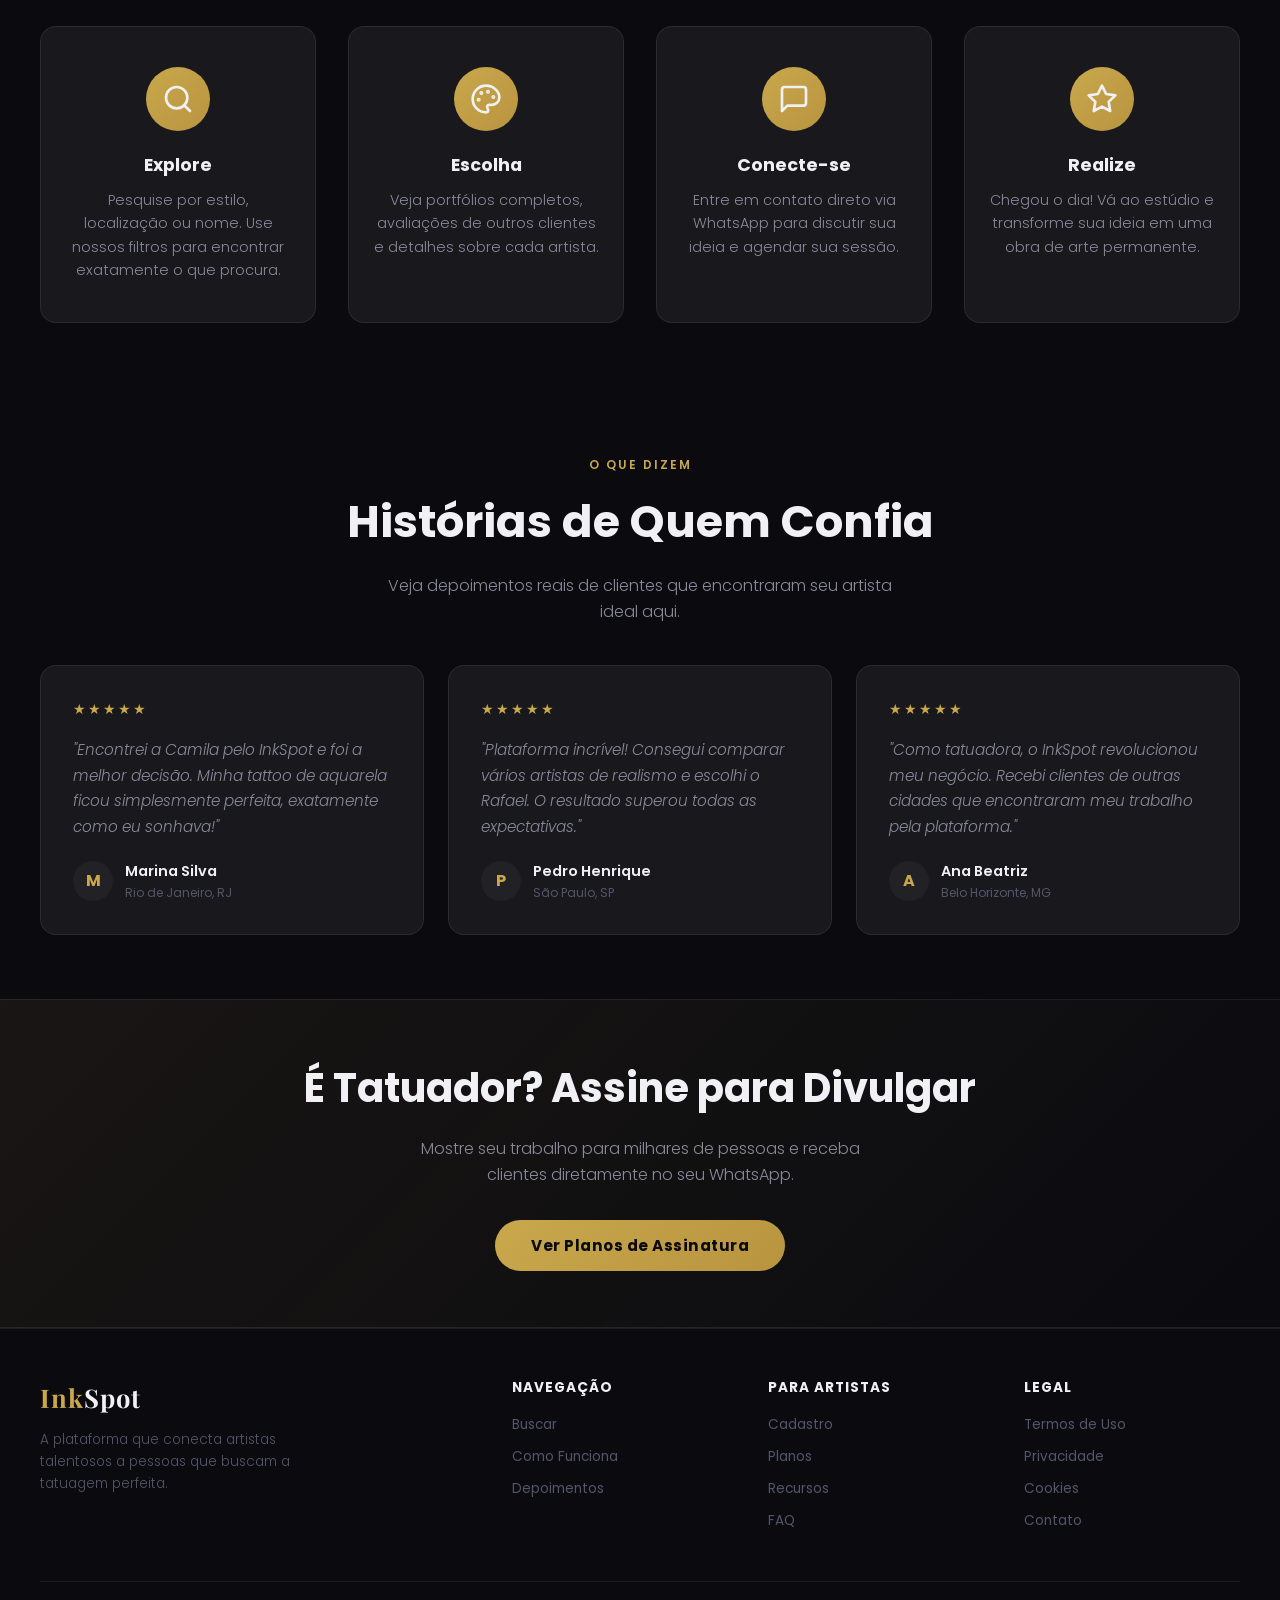
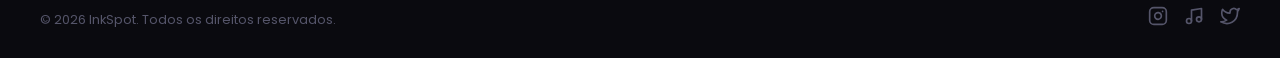
==== commit 37406a7b: "Atualização" ====
--- a/Cursos/218191 - PROJETO INTEGRADOR III - NEGÓCIOS DIGITAIS (MAT) 0101-03-26-1s/AppTatto/Index.html
+++ b/Cursos/218191 - PROJETO INTEGRADOR III - NEGÓCIOS DIGITAIS (MAT) 0101-03-26-1s/AppTatto/Index.html
@@ -15,19 +15,12 @@
   <!-- Navbar -->
   <nav class="navbar" id="navbar">
     <a href="#" class="nav-logo">Ink<span>Spot</span></a>
-    <ul class="nav-links" id="navLinks">
-      <li><a href="buscar.html">Artistas</a></li>
-      <li><a href="buscar.html#location">Localização</a></li>
+    <ul class="nav-links" id="navLinks"><li><a href="Index.html">Início</a></li><li><a href="buscar.html">Buscar</a></li>
       <li><a href="#how">Como Funciona</a></li>
       <li><a href="#testimonials">Depoimentos</a></li>
     </ul>
     <div class="nav-right">
-      <button class="theme-toggle" id="themeToggle" aria-label="Alternar tema">
-        <svg width="20" height="20" viewBox="0 0 24 24" fill="none" stroke="currentColor" stroke-width="2"
-          stroke-linecap="round" stroke-linejoin="round" class="theme-icon">
-          <path d="M21 12.79A9 9 0 1 1 11.21 3 7 7 0 0 0 21 12.79z"></path>
-        </svg>
-      </button>
+
       <div id="navAuthArea">
         <button class="nav-login-btn" onclick="openAuth('login')">Entrar</button>
         <button class="nav-cta" onclick="openAuth('register')">Cadastrar</button>
@@ -75,22 +68,27 @@
       <h2>Talento Que Marca Para Sempre</h2>
       <p>Descubra tatuadores incríveis, veja seus trabalhos e entre em contato diretamente.</p>
     </div>
-    <div class="search-bar fade-in" style="flex-direction: row; flex-wrap: wrap; gap: 8px;">
-      <input type="text" id="searchInput" placeholder="Buscar por nome ou estilo..." style="flex: 2; min-width: 200px;">
-      <input type="text" id="cepInput" placeholder="CEP ou Cidade..." style="flex: 1; min-width: 150px;">
-      <button id="locationBtn" title="Usar localização atual" style="padding: 0 16px; background: var(--bg-glass); border: 1px solid var(--border-glass); border-radius: var(--radius-full); cursor: pointer; color: var(--text-primary); transition: var(--transition);">📍</button>
-      <button id="searchBtn">Buscar</button>
-    </div>
-    <div class="style-filters fade-in">
-      <button class="filter-btn active" data-style="all">Todos</button>
-      <button class="filter-btn" data-style="realismo">Realismo</button>
-      <button class="filter-btn" data-style="aquarela">Aquarela</button>
-      <button class="filter-btn" data-style="geométrico">Geométrico</button>
-      <button class="filter-btn" data-style="fine line">Fine Line</button>
-      <button class="filter-btn" data-style="oriental">Oriental</button>
-      <button class="filter-btn" data-style="old school">Old School</button>
-    </div>
-    <div class="artists-grid" id="artistsGrid"></div>
+    <!-- Search Panel (Airbnb Style) -->
+    <div class="search-panel fade-in">
+      <div class="search-panel-field">
+        <label for="cepInput">Onde</label>
+        <input type="text" id="cepInput" placeholder="Cidade ou estado">
+      </div>
+      <div class="search-panel-divider"></div>
+      <div class="search-panel-field">
+        <label for="searchInput">O que</label>
+        <input type="text" id="searchInput" placeholder="Estilo, nome...">
+      </div>
+      <div class="search-panel-actions">
+        <button class="search-panel-btn" id="searchBtn">
+          <svg width="18" height="18" viewBox="0 0 24 24" fill="none" stroke="currentColor" stroke-width="2" stroke-linecap="round" stroke-linejoin="round">
+            <circle cx="11" cy="11" r="8"></circle>
+            <line x1="21" y1="21" x2="16.65" y2="16.65"></line>
+          </svg>
+          Buscar
+        </button>
+      </div>
+    </div>
   </section>
 
   <!-- How It Works -->
@@ -208,8 +206,7 @@
       </div>
       <div class="footer-col">
         <h4>Navegação</h4>
-        <a href="buscar.html">Artistas</a>
-        <a href="buscar.html#location">Localização</a>
+        <a href="buscar.html">Buscar</a>
         <a href="#how">Como Funciona</a>
         <a href="#testimonials">Depoimentos</a>
       </div>
--- a/Cursos/218191 - PROJETO INTEGRADOR III - NEGÓCIOS DIGITAIS (MAT) 0101-03-26-1s/AppTatto/styles.css
+++ b/Cursos/218191 - PROJETO INTEGRADOR III - NEGÓCIOS DIGITAIS (MAT) 0101-03-26-1s/AppTatto/styles.css
@@ -28,9 +28,7 @@
   --mobile-nav-bg: rgba(255,255,255,0.98);
   --card-hover-shadow: 0 12px 40px rgba(0,0,0,0.15);
   --modal-overlay-bg: rgba(0,0,0,0.5);
-}
-
-[data-theme="dark"] {
+
   --bg-primary: #0a0a0f;
   --bg-secondary: #12121a;
   --bg-card: rgba(255,255,255,0.04);
@@ -52,6 +50,8 @@
   --modal-overlay-bg: rgba(0,0,0,0.8);
 }
 
+
+
 html { scroll-behavior: smooth; }
 
 body {
@@ -85,7 +85,7 @@
   text-decoration: none; letter-spacing: 1px;
 }
 .nav-logo span { color: var(--text-primary); }
-.nav-links { display: flex; gap: 32px; list-style: none; }
+.nav-links { position: absolute; left: 50%; transform: translateX(-50%); display: flex; gap: 32px; list-style: none; }
 .nav-links a {
   color: var(--text-secondary); text-decoration: none; font-weight: 500;
   font-size: 0.9rem; letter-spacing: 0.5px; text-transform: uppercase;
@@ -254,7 +254,7 @@
   position: absolute; top: 12px; right: 12px;
   background: rgba(0,0,0,0.6); backdrop-filter: blur(8px);
   padding: 4px 12px; border-radius: var(--radius-full);
-  font-size: 0.7rem; color: var(--accent); font-weight: 600;
+  font-size: 0.7rem; color: #ffffff; font-weight: 600;
 }
 .artist-card-body { padding: 20px; }
 .artist-card-header { display: flex; align-items: center; gap: 12px; margin-bottom: 12px; }
@@ -440,7 +440,7 @@
 }
 .modal-close {
   position: absolute; top: 16px; right: 16px; z-index: 10;
-  background: rgba(0,0,0,0.5); border: none; color: var(--text-primary);
+  background: rgba(0,0,0,0.5); border: none; color: #ffffff;
   width: 36px; height: 36px; border-radius: 50%; cursor: pointer;
   font-size: 1.2rem; display: flex; align-items: center; justify-content: center;
   transition: var(--transition);
@@ -500,7 +500,7 @@
 @media (max-width: 768px) {
   .navbar { padding: 12px 20px; }
   .nav-links {
-    display: none; position: fixed; top: 0; left: 0; right: 0; bottom: 0;
+    display: none; position: fixed; top: 0; left: 0; right: 0; bottom: 0; transform: none;
     background: var(--mobile-nav-bg); flex-direction: column;
     align-items: center; justify-content: center; gap: 28px; z-index: 999;
   }
@@ -708,3 +708,46 @@
   .auth-modal { padding: 24px 20px; margin: 12px; }
   .auth-type-options { grid-template-columns: 1fr; }
 }
+
+/* ── Search Panel (Airbnb Style) ── */
+.search-panel {
+  display: flex; align-items: center; background: var(--bg-primary); border: 1px solid var(--border-glass);
+  border-radius: 999px; padding: 10px; max-width: 900px; margin: 0 auto 32px; box-shadow: var(--shadow);
+  transition: var(--transition);
+}
+.search-panel:hover { box-shadow: 0 12px 40px rgba(0,0,0,0.15); border-color: var(--accent); }
+.search-panel-field {
+  display: flex; flex-direction: column; padding: 4px 24px; flex: 1; position: relative;
+  border-radius: 999px; transition: var(--transition); cursor: text;
+}
+.search-panel-field:hover { background: var(--bg-glass); }
+.search-panel-field label {
+  font-size: 0.75rem; font-weight: 700; text-transform: uppercase; color: var(--text-primary);
+  letter-spacing: 0.5px; margin-bottom: 2px; cursor: text;
+}
+.search-panel-field input {
+  background: transparent; border: none; outline: none; font-size: 0.95rem; color: var(--text-secondary);
+  font-family: 'Poppins', sans-serif; width: 100%; text-overflow: ellipsis;
+}
+.search-panel-field input::placeholder { color: var(--text-muted); font-weight: 300; }
+.search-panel-divider { width: 1px; height: 40px; background: var(--border-glass); margin: 0 8px; }
+.search-panel-actions { display: flex; align-items: center; gap: 8px; padding-left: 8px; }
+.search-panel-btn {
+  background: linear-gradient(135deg, var(--accent), var(--accent-2)); color: var(--accent-text);
+  border: none; padding: 14px 32px; border-radius: 999px; font-weight: 600; cursor: pointer;
+  transition: var(--transition); display: flex; align-items: center; gap: 8px; font-family: 'Poppins', sans-serif;
+}
+.search-panel-btn:hover { transform: scale(1.05); box-shadow: 0 4px 20px var(--accent-glow); }
+.search-panel-location {
+  background: var(--bg-glass); border: 1px solid var(--border-glass); width: 48px; height: 48px;
+  border-radius: 50%; display: flex; align-items: center; justify-content: center; font-size: 1.2rem;
+  cursor: pointer; transition: var(--transition); color: var(--text-primary);
+}
+.search-panel-location:hover { background: var(--bg-secondary); border-color: var(--accent); }
+@media (max-width: 768px) {
+  .search-panel { flex-direction: column; border-radius: var(--radius); padding: 16px; align-items: stretch; gap: 12px; }
+  .search-panel-field { padding: 12px; border-radius: var(--radius-sm); }
+  .search-panel-divider { width: 100%; height: 1px; margin: 0; }
+  .search-panel-actions { flex-direction: column; padding-left: 0; }
+  .search-panel-btn, .search-panel-location { width: 100%; justify-content: center; border-radius: var(--radius-sm); }
+}
